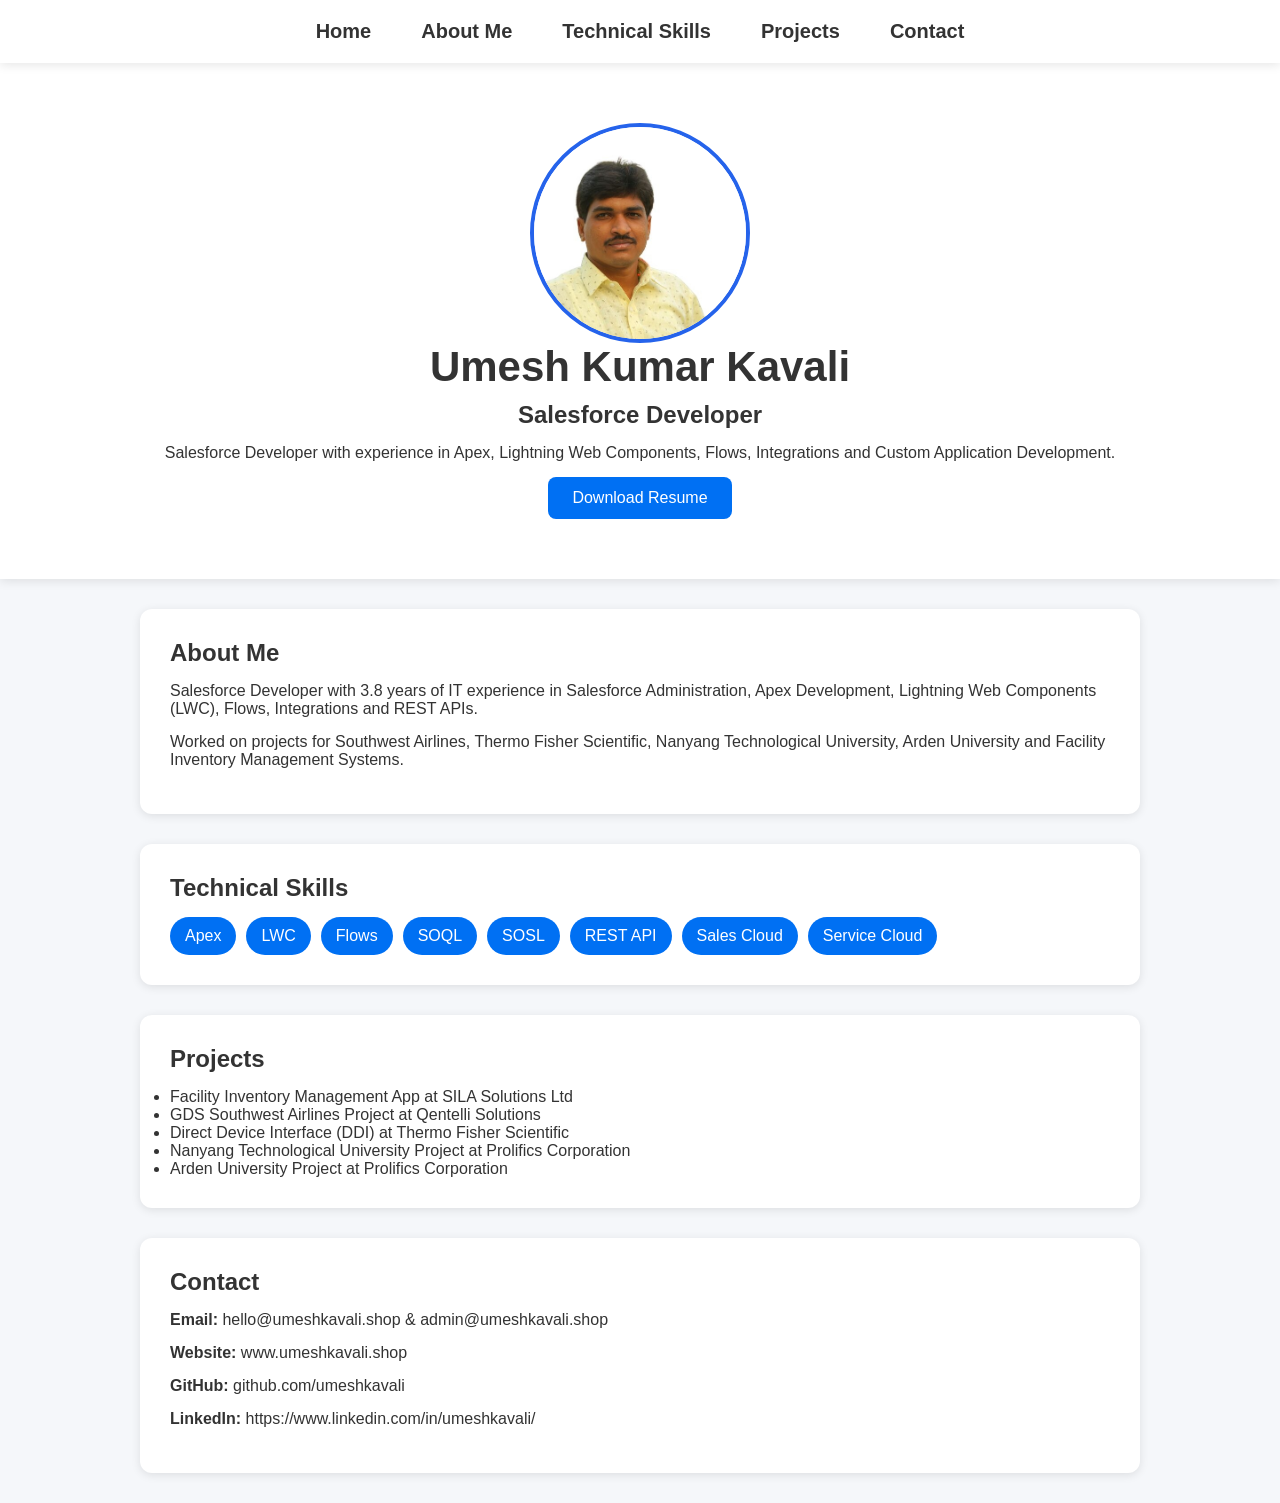
==== index.html @ c65c99d2 "Initial commit" ====
<!doctype html>
<html>
  <head>
    <title>Umesh Kumar Kavali | Salesforce Developer</title>
    <link rel="icon" type="image/png" href="favicon.png" />
    <link rel="stylesheet" href="style.css" />
  </head>

  <body>
    <!-- Navigation Bar -->
    <nav>
      <ul>
        <li><a href="#home">Home</a></li>
        <li><a href="#about">About Me</a></li>
        <li><a href="#skills">Technical Skills</a></li>
        <li><a href="#projects">Projects</a></li>
        <li><a href="#contact">Contact</a></li>
      </ul>
    </nav>

    <!-- Home Section -->
    <header id="home">
      <img src="profile.jpg" alt="Profile Photo" class="profile-img" />

      <h1>Umesh Kumar Kavali</h1>

      <h2>Salesforce Developer</h2>

      <p>
        Salesforce Developer with experience in Apex, Lightning Web Components,
        Flows, Integrations and Custom Application Development.
      </p>

      <a
        href="Umesh_Kavali_Salesforce-Developer.pdf"
        download="Umesh_Kumar_Kavali_Resume.pdf"
        class="btn"
      >
        Download Resume
      </a>
    </header>

    <!-- About Me -->
    <section class="card" id="about">
      <h2>About Me</h2>

      <p>
        Salesforce Developer with 3.8 years of IT experience in Salesforce
        Administration, Apex Development, Lightning Web Components (LWC), Flows,
        Integrations and REST APIs.
      </p>

      <p>
        Worked on projects for Southwest Airlines, Thermo Fisher Scientific,
        Nanyang Technological University, Arden University and Facility
        Inventory Management Systems.
      </p>
    </section>

    <!-- Skills -->
    <section class="card" id="skills">
      <h2>Technical Skills</h2>

      <div class="skills">
        <span>Apex</span>
        <span>LWC</span>
        <span>Flows</span>
        <span>SOQL</span>
        <span>SOSL</span>
        <span>REST API</span>
        <span>Sales Cloud</span>
        <span>Service Cloud</span>
      </div>
    </section>

    <!-- Projects -->
    <section class="card" id="projects">
      <h2>Projects</h2>

      <ul>
        <li>Facility Inventory Management App at SILA Solutions Ltd</li>
        <li>GDS Southwest Airlines Project at Qentelli Solutions</li>
        <li>Direct Device Interface (DDI) at Thermo Fisher Scientific</li>
        <li>
          Nanyang Technological University Project at Prolifics Corporation
        </li>
        <li>Arden University Project at Prolifics Corporation</li>
      </ul>
    </section>

    <!-- Contact -->
    <section class="card" id="contact">
      <h2>Contact</h2>

      <p>
        <strong>Email:</strong> hello@umeshkavali.shop & admin@umeshkavali.shop
      </p>

      <p><strong>Website:</strong> www.umeshkavali.shop</p>

      <p><strong>GitHub:</strong> github.com/umeshkavali</p>

      <p><strong>LinkedIn:</strong> https://www.linkedin.com/in/umeshkavali/</p>
    </section>
  </body>
</html>
---- style.css ----
html{
    scroll-behavior:smooth;
}

*{
    margin:0;
    padding:0;
    box-sizing:border-box;
}

body{
    font-family:Segoe UI, sans-serif;
    background:#f5f7fa;
    color:#333;
}

header{
    text-align:center;
    padding:60px 20px;
    background:white;
    box-shadow:0 2px 10px rgba(0,0,0,0.1);
}

.profile-img{
    width: 220px;
    height: 220px;
    border-radius: 50%;
    border: 4px solid #2563eb;

    object-fit: cover;
    object-position: center top;

    display: block;
    margin: 0 auto;
}

h1{
    font-size:42px;
    margin-bottom:10px;
}

h2{
    margin-bottom:15px;
}

p{
    margin-bottom:15px;
}

.btn{
    display:inline-block;
    background:#0070f3;
    color:white;
    padding:12px 24px;
    text-decoration:none;
    border-radius:8px;
}

.card{
    max-width:1000px;
    margin:30px auto;
    background:white;
    padding:30px;
    border-radius:12px;
    box-shadow:0 2px 10px rgba(0,0,0,0.1);
}

.skills{
    display:flex;
    flex-wrap:wrap;
    gap:10px;
}

.skills span{
    background:#0070f3;
    color:white;
    padding:10px 15px;
    border-radius:20px;
}

/* Navigation Bar */

nav{
    background:white;
    padding:20px 0;
    box-shadow:0 2px 10px rgba(0,0,0,0.1);
    position:sticky;
    top:0;
    z-index:1000;
}

nav ul{
    list-style:none;
    display:flex;
    justify-content:center;
    align-items:center;
    gap:50px;
    margin:0;
    padding:0;
}

nav ul li{
    list-style:none;
}

nav ul li a{
    text-decoration:none;
    color:#333;
    font-size:20px;
    font-weight:600;
    transition:0.3s;
}

nav ul li a:hover{
    color:#0d6efd;
}

.product-card{
    border:1px solid #ddd;
    padding:15px;
    margin:10px;
    border-radius:8px;
}
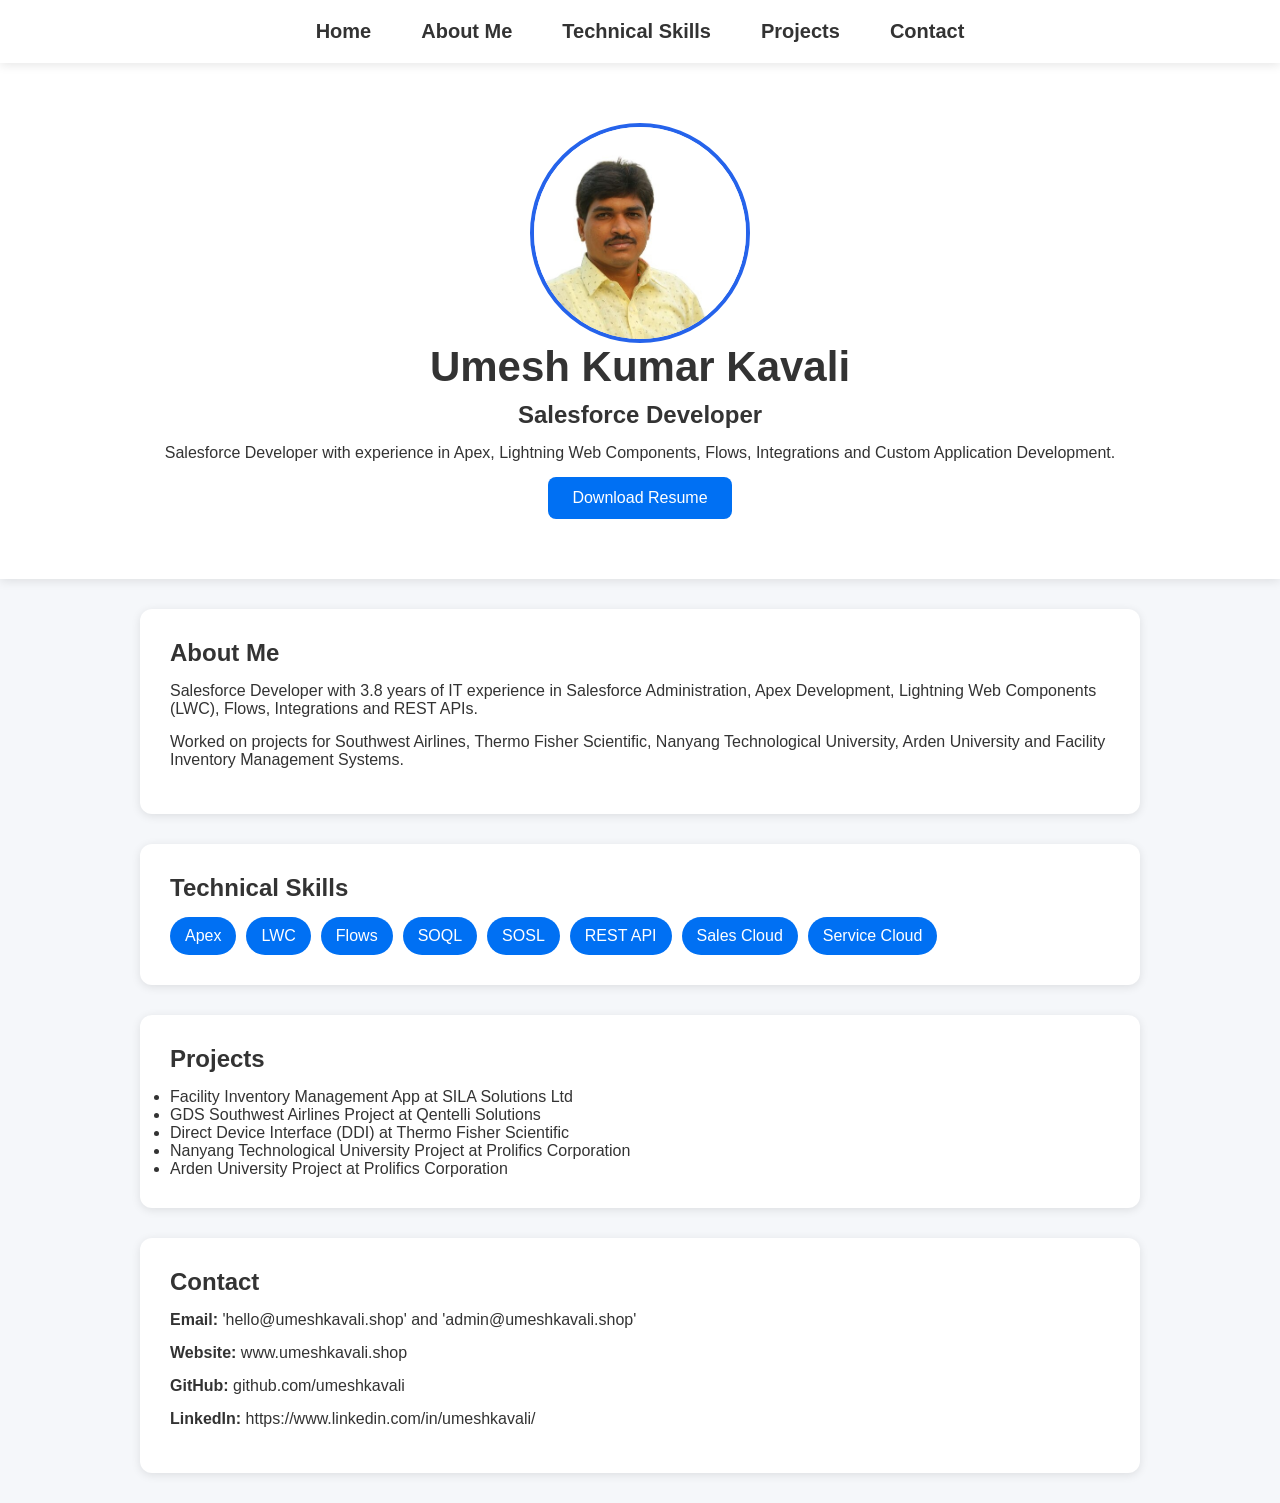
==== commit a32924bb: "Added another Email ID" ====
--- a/index.html
+++ b/index.html
@@ -93,7 +93,8 @@
       <h2>Contact</h2>
 
       <p>
-        <strong>Email:</strong> hello@umeshkavali.shop & admin@umeshkavali.shop
+        <strong>Email:</strong> 'hello@umeshkavali.shop' and
+        'admin@umeshkavali.shop'
       </p>
 
       <p><strong>Website:</strong> www.umeshkavali.shop</p>
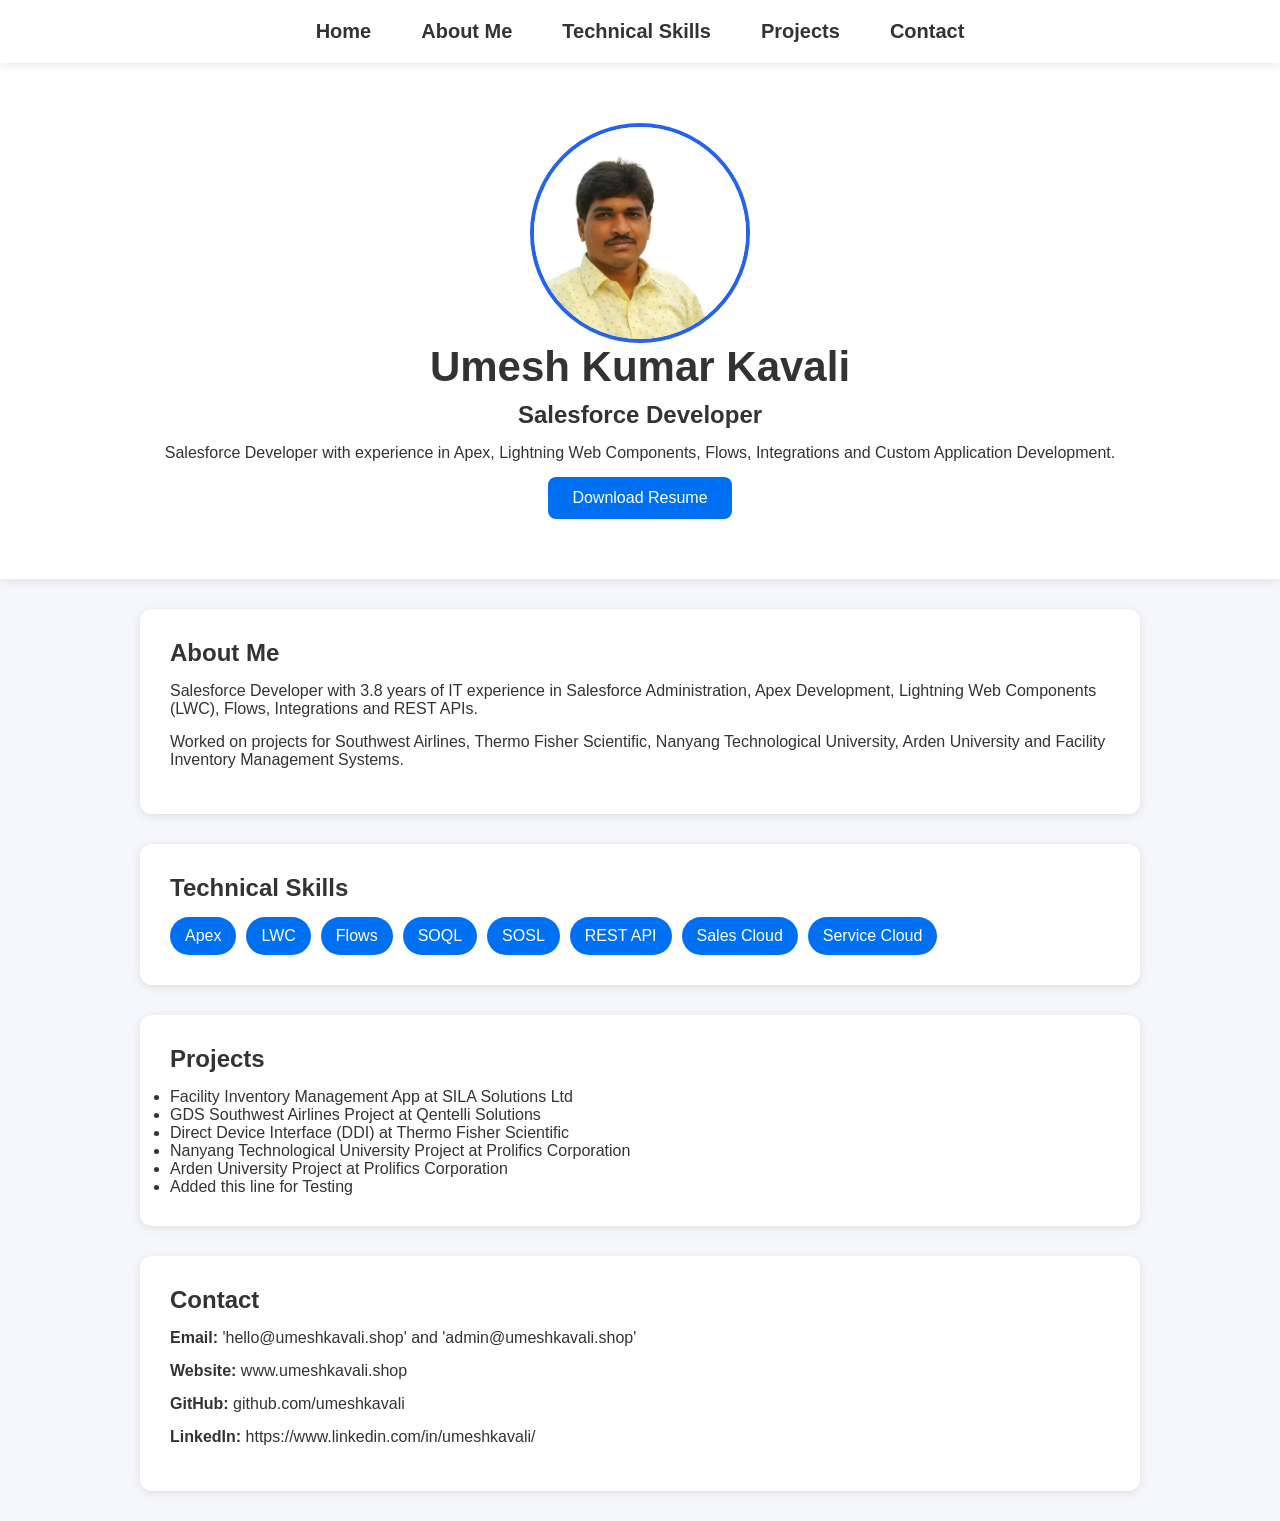
==== commit 810b2297: "Added a Line of code" ====
--- a/index.html
+++ b/index.html
@@ -85,6 +85,7 @@
           Nanyang Technological University Project at Prolifics Corporation
         </li>
         <li>Arden University Project at Prolifics Corporation</li>
+        <li>Added this line for Testing</li>
       </ul>
     </section>
 
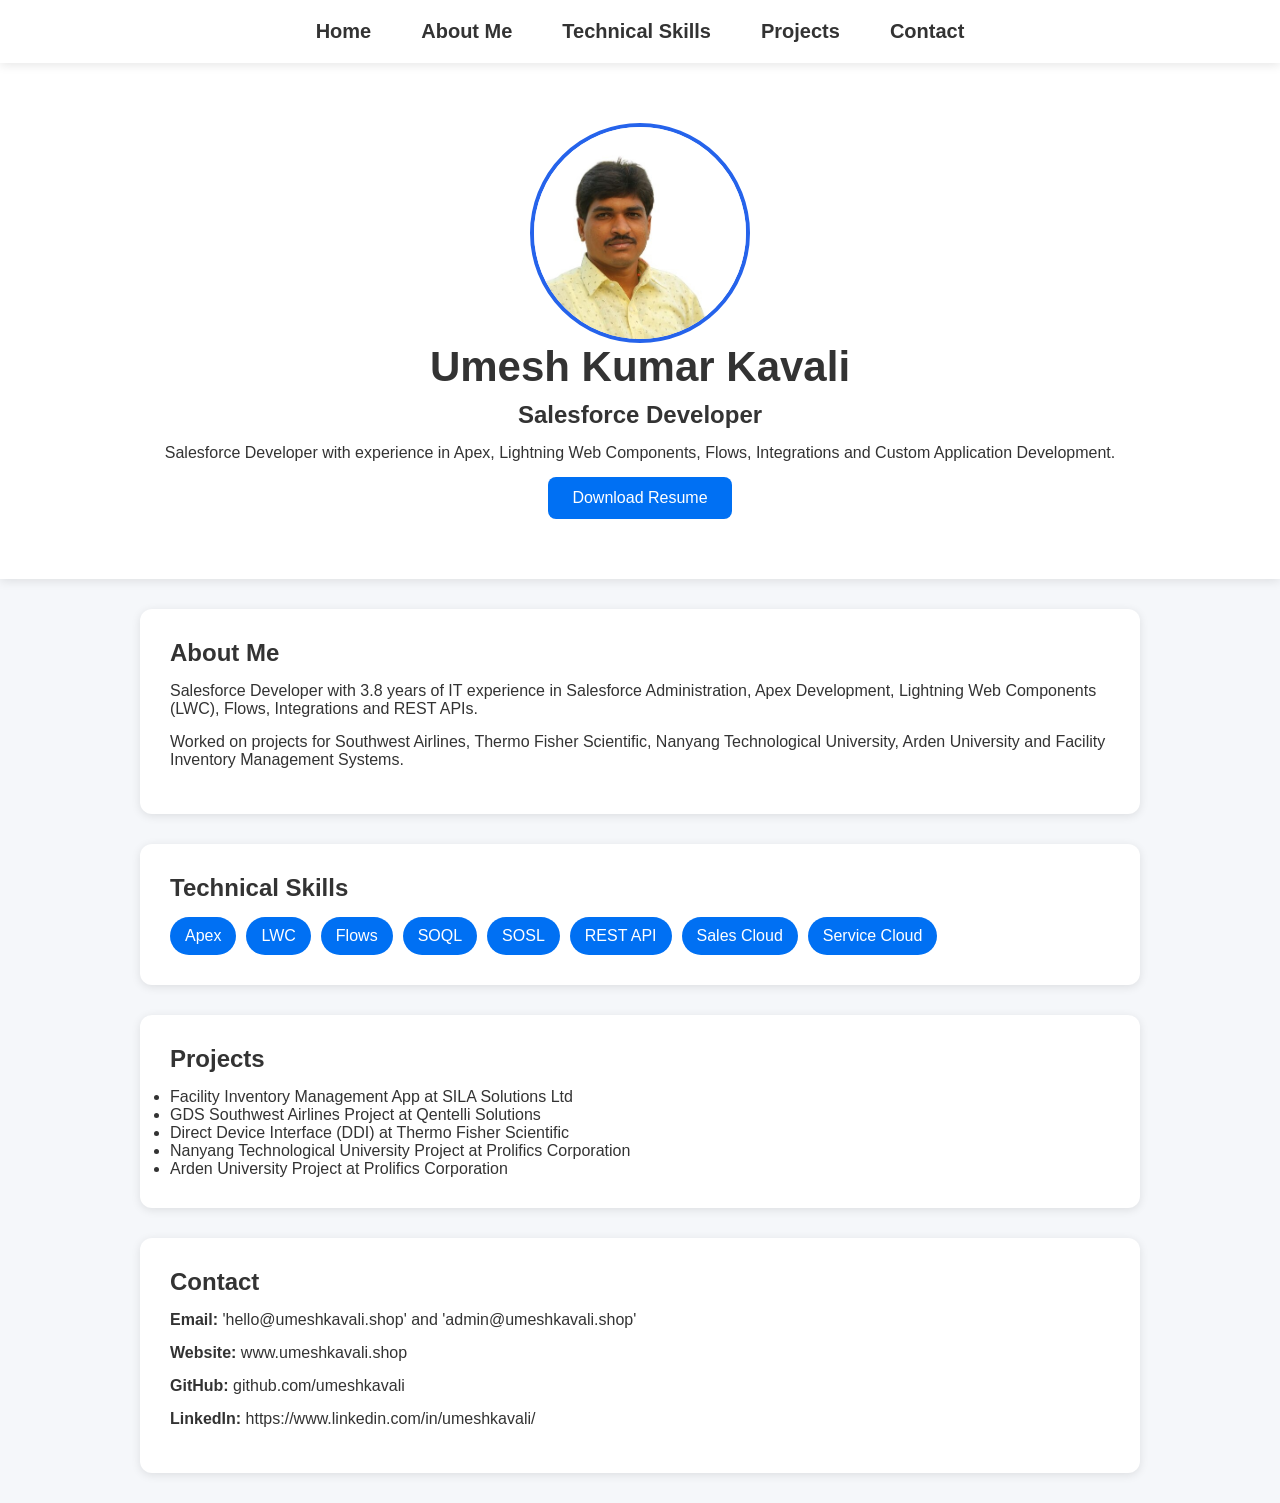
==== commit 2254f458: "Removed the Extra line" ====
--- a/index.html
+++ b/index.html
@@ -85,7 +85,6 @@
           Nanyang Technological University Project at Prolifics Corporation
         </li>
         <li>Arden University Project at Prolifics Corporation</li>
-        <li>Added this line for Testing</li>
       </ul>
     </section>
 
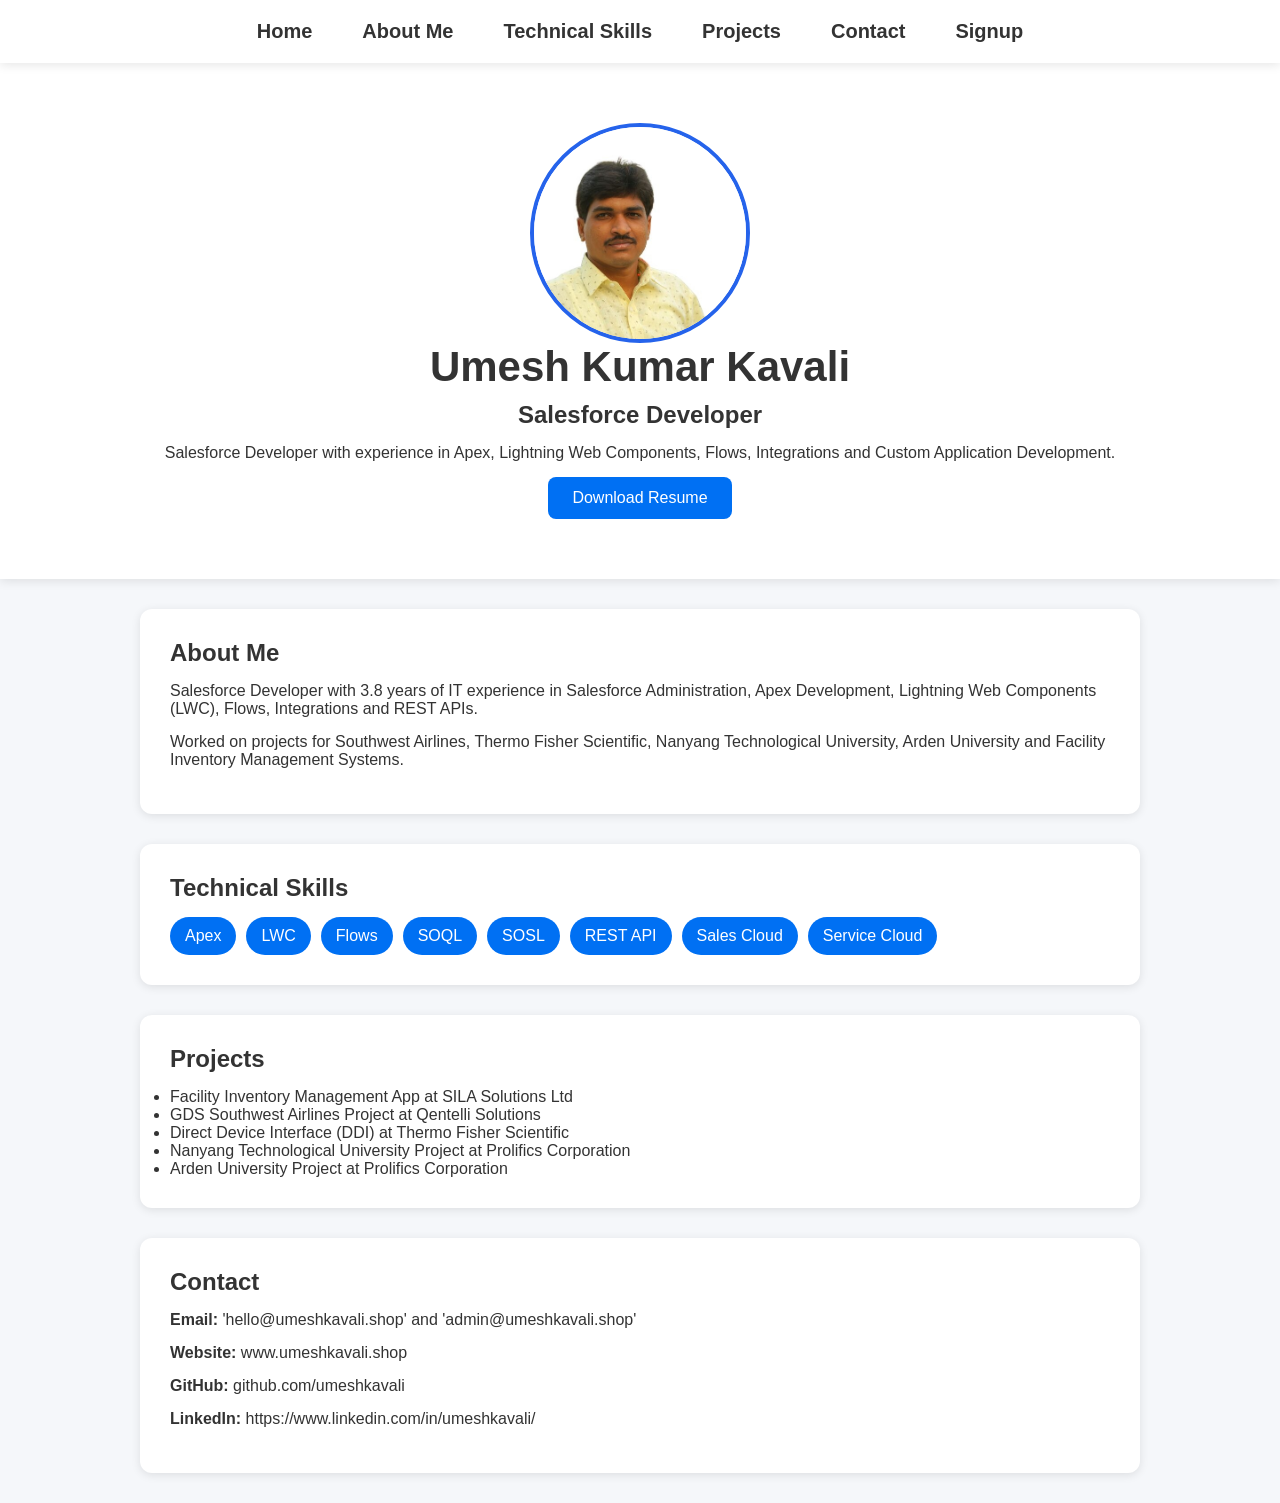
==== commit 92bc4eb4: "Added SignUp Link to UI" ====
--- a/index.html
+++ b/index.html
@@ -10,11 +10,12 @@
     <!-- Navigation Bar -->
     <nav>
       <ul>
-        <li><a href="#home">Home</a></li>
-        <li><a href="#about">About Me</a></li>
-        <li><a href="#skills">Technical Skills</a></li>
-        <li><a href="#projects">Projects</a></li>
-        <li><a href="#contact">Contact</a></li>
+        <li><a href="home">Home</a></li>
+        <li><a href="about">About Me</a></li>
+        <li><a href="skills">Technical Skills</a></li>
+        <li><a href="projects">Projects</a></li>
+        <li><a href="contact">Contact</a></li>
+        <li><a href="#signup">Signup</a></li>
       </ul>
     </nav>
 
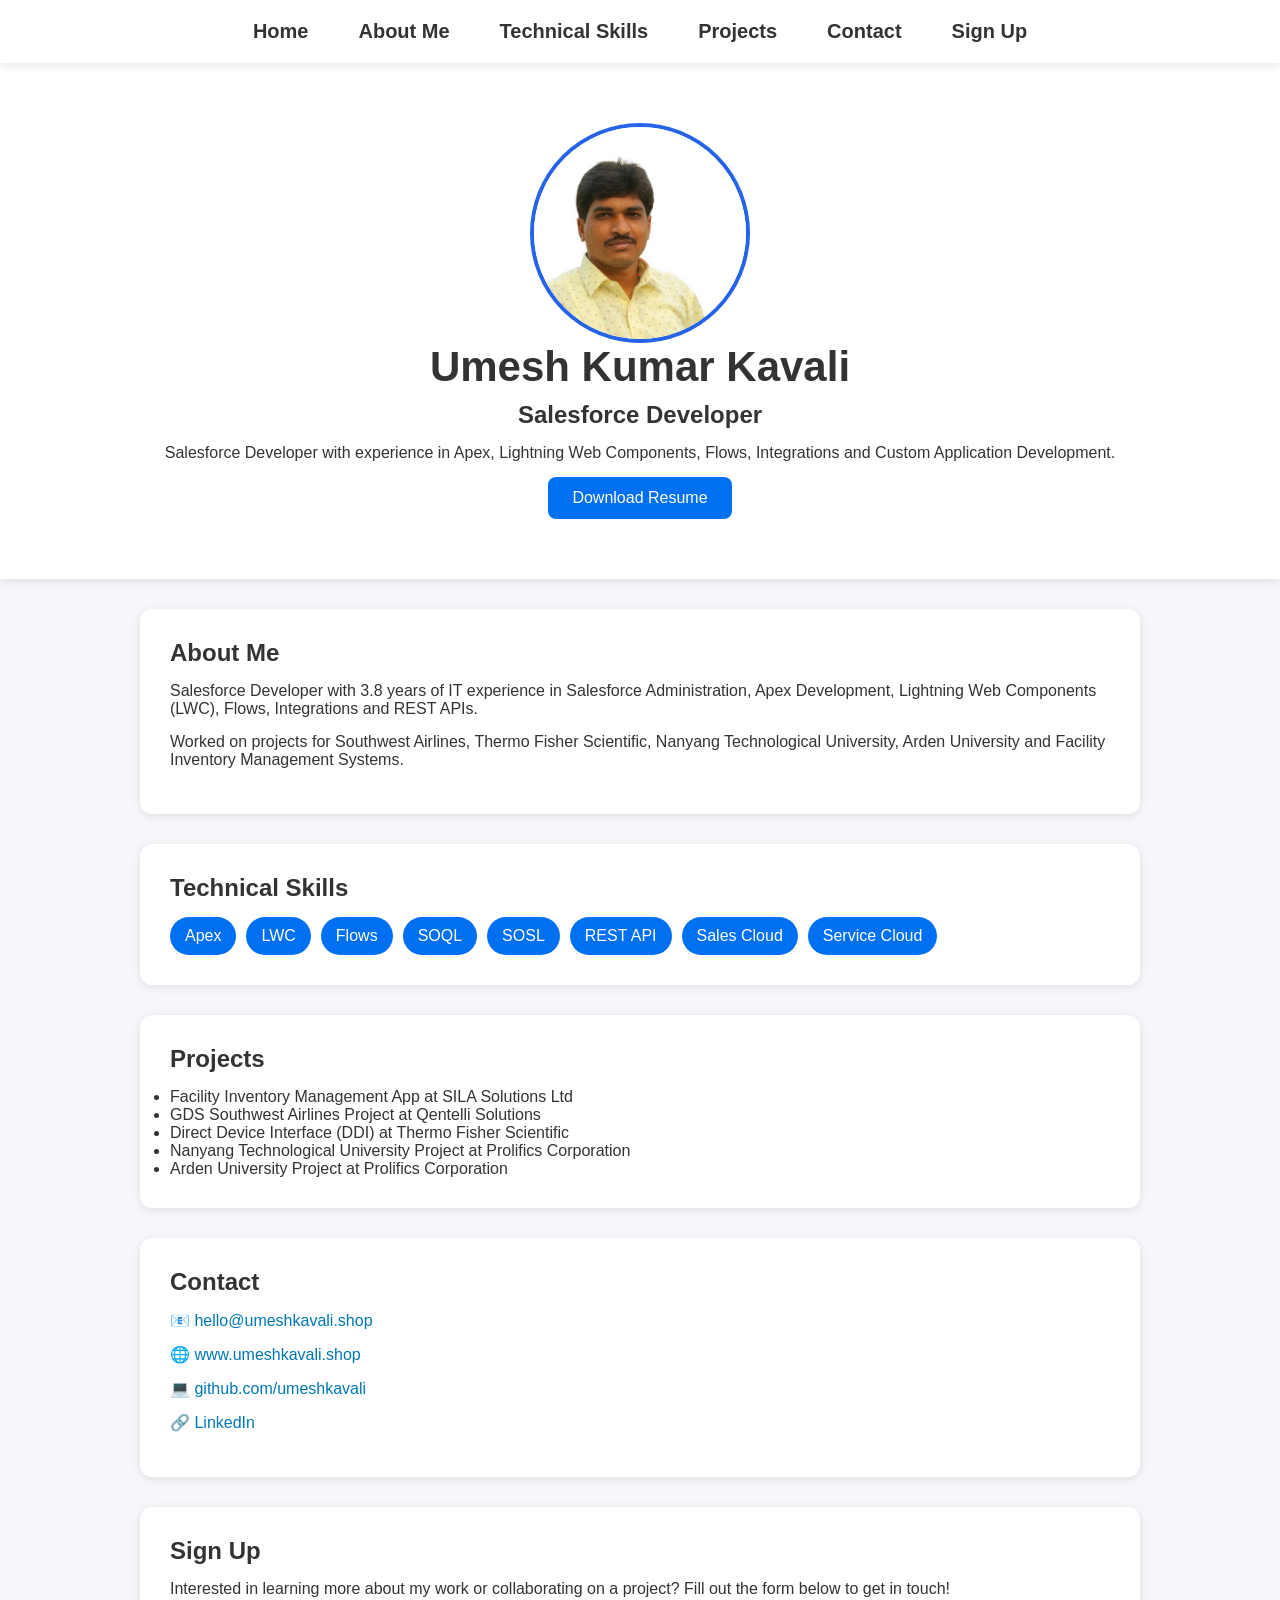
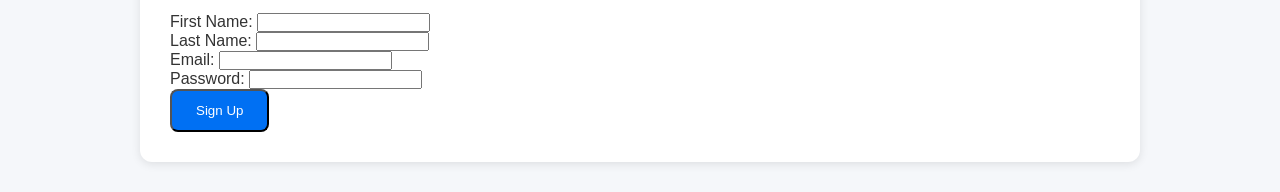
==== commit d52cdd52: "Slight Modification Done in CSS and HTML" ====
--- a/index.html
+++ b/index.html
@@ -10,12 +10,12 @@
     <!-- Navigation Bar -->
     <nav>
       <ul>
-        <li><a href="home">Home</a></li>
-        <li><a href="about">About Me</a></li>
-        <li><a href="skills">Technical Skills</a></li>
-        <li><a href="projects">Projects</a></li>
-        <li><a href="contact">Contact</a></li>
-        <li><a href="#signup">Signup</a></li>
+        <li><a href="#home">Home</a></li>
+        <li><a href="#about">About Me</a></li>
+        <li><a href="#skills">Technical Skills</a></li>
+        <li><a href="#projects">Projects</a></li>
+        <li><a href="#contact">Contact</a></li>
+        <li><a href="#signup">Sign Up</a></li>
       </ul>
     </nav>
 
@@ -94,15 +94,60 @@
       <h2>Contact</h2>
 
       <p>
-        <strong>Email:</strong> 'hello@umeshkavali.shop' and
-        'admin@umeshkavali.shop'
+        <a href="mailto:hello@umeshkavali.shop">📧 hello@umeshkavali.shop</a>
       </p>
 
-      <p><strong>Website:</strong> www.umeshkavali.shop</p>
+      <p>
+        <a href="https://www.umeshkavali.shop" target="_blank"
+          >🌐 www.umeshkavali.shop</a
+        >
+      </p>
 
-      <p><strong>GitHub:</strong> github.com/umeshkavali</p>
+      <p>
+        <a href="https://github.com/umeshkavali" target="_blank"
+          >💻 github.com/umeshkavali</a
+        >
+      </p>
 
-      <p><strong>LinkedIn:</strong> https://www.linkedin.com/in/umeshkavali/</p>
+      <p>
+        <a href="https://www.linkedin.com/in/umeshkavali/" target="_blank"
+          >🔗 LinkedIn</a
+        >
+      </p>
+    </section>
+
+    <!-- Sign Up -->
+    <section class="card" id="signup">
+      <h2>Sign Up</h2>
+
+      <p>
+        Interested in learning more about my work or collaborating on a project?
+        Fill out the form below to get in touch!
+      </p>
+
+      <form action="/api/signup" method="POST">
+        <div class="form-group">
+          <label for="firstName">First Name:</label>
+          <input type="text" id="firstName" name="firstName" required />
+        </div>
+
+        <div class="form-group">
+          <label for="lastName">Last Name:</label>
+          <input type="text" id="lastName" name="lastName" required />
+        </div>
+
+        <div class="form-group">
+          <label for="email">Email:</label>
+          <input type="email" id="email" name="email" required />
+        </div>
+
+        <div class="form-group">
+          <label for="password">Password:</label>
+          <input type="password" id="password" name="password" required />
+        </div>
+
+        <button type="submit" class="btn">Sign Up</button>
+      </form>
     </section>
   </body>
 </html>
--- a/style.css
+++ b/style.css
@@ -120,4 +120,14 @@
     padding:15px;
     margin:10px;
     border-radius:8px;
+}
+
+#contact a {
+    color: #0077b5;
+    text-decoration: none;
+    font-weight: 500;
+}
+
+#contact a:hover {
+    text-decoration: underline;
 }
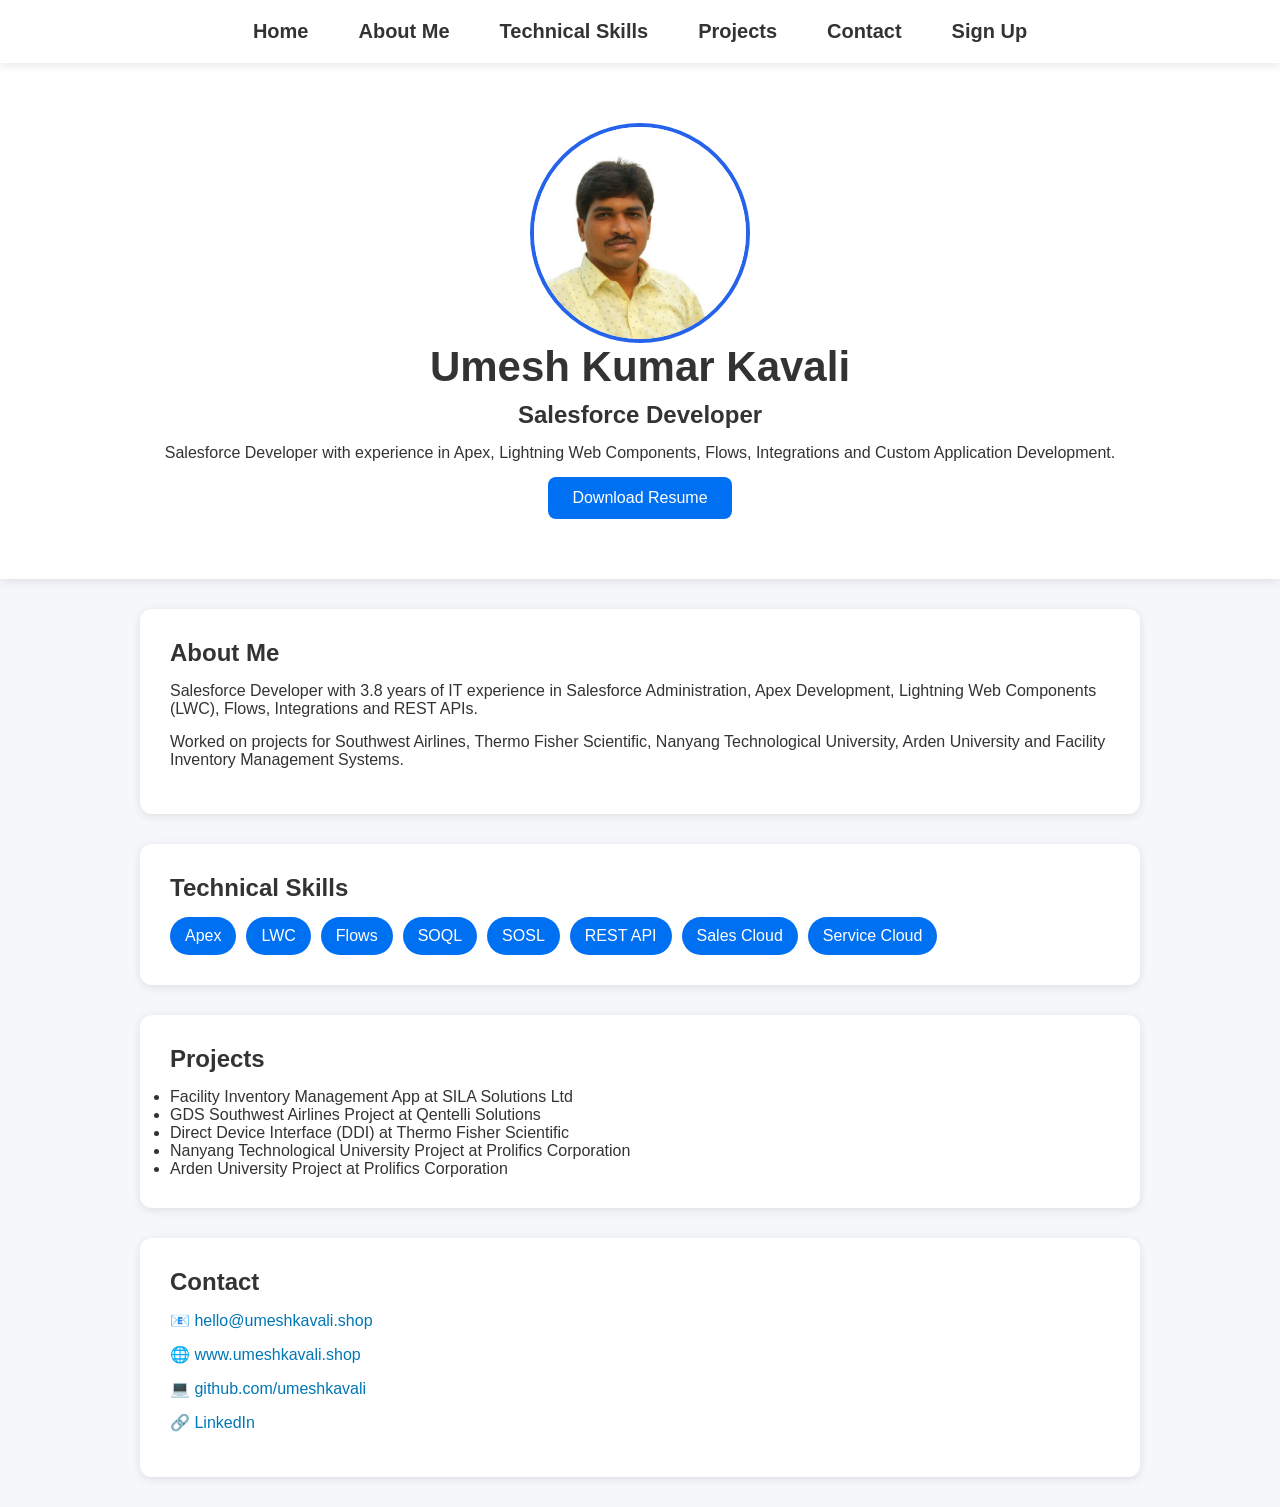
==== commit eb3009fd: "Deleted a piece of code" ====
--- a/index.html
+++ b/index.html
@@ -15,7 +15,7 @@
         <li><a href="#skills">Technical Skills</a></li>
         <li><a href="#projects">Projects</a></li>
         <li><a href="#contact">Contact</a></li>
-        <li><a href="#signup">Sign Up</a></li>
+        <li><a href="signup.html">Sign Up</a></li>
       </ul>
     </nav>
 
@@ -115,39 +115,5 @@
         >
       </p>
     </section>
-
-    <!-- Sign Up -->
-    <section class="card" id="signup">
-      <h2>Sign Up</h2>
-
-      <p>
-        Interested in learning more about my work or collaborating on a project?
-        Fill out the form below to get in touch!
-      </p>
-
-      <form action="/api/signup" method="POST">
-        <div class="form-group">
-          <label for="firstName">First Name:</label>
-          <input type="text" id="firstName" name="firstName" required />
-        </div>
-
-        <div class="form-group">
-          <label for="lastName">Last Name:</label>
-          <input type="text" id="lastName" name="lastName" required />
-        </div>
-
-        <div class="form-group">
-          <label for="email">Email:</label>
-          <input type="email" id="email" name="email" required />
-        </div>
-
-        <div class="form-group">
-          <label for="password">Password:</label>
-          <input type="password" id="password" name="password" required />
-        </div>
-
-        <button type="submit" class="btn">Sign Up</button>
-      </form>
-    </section>
   </body>
 </html>
